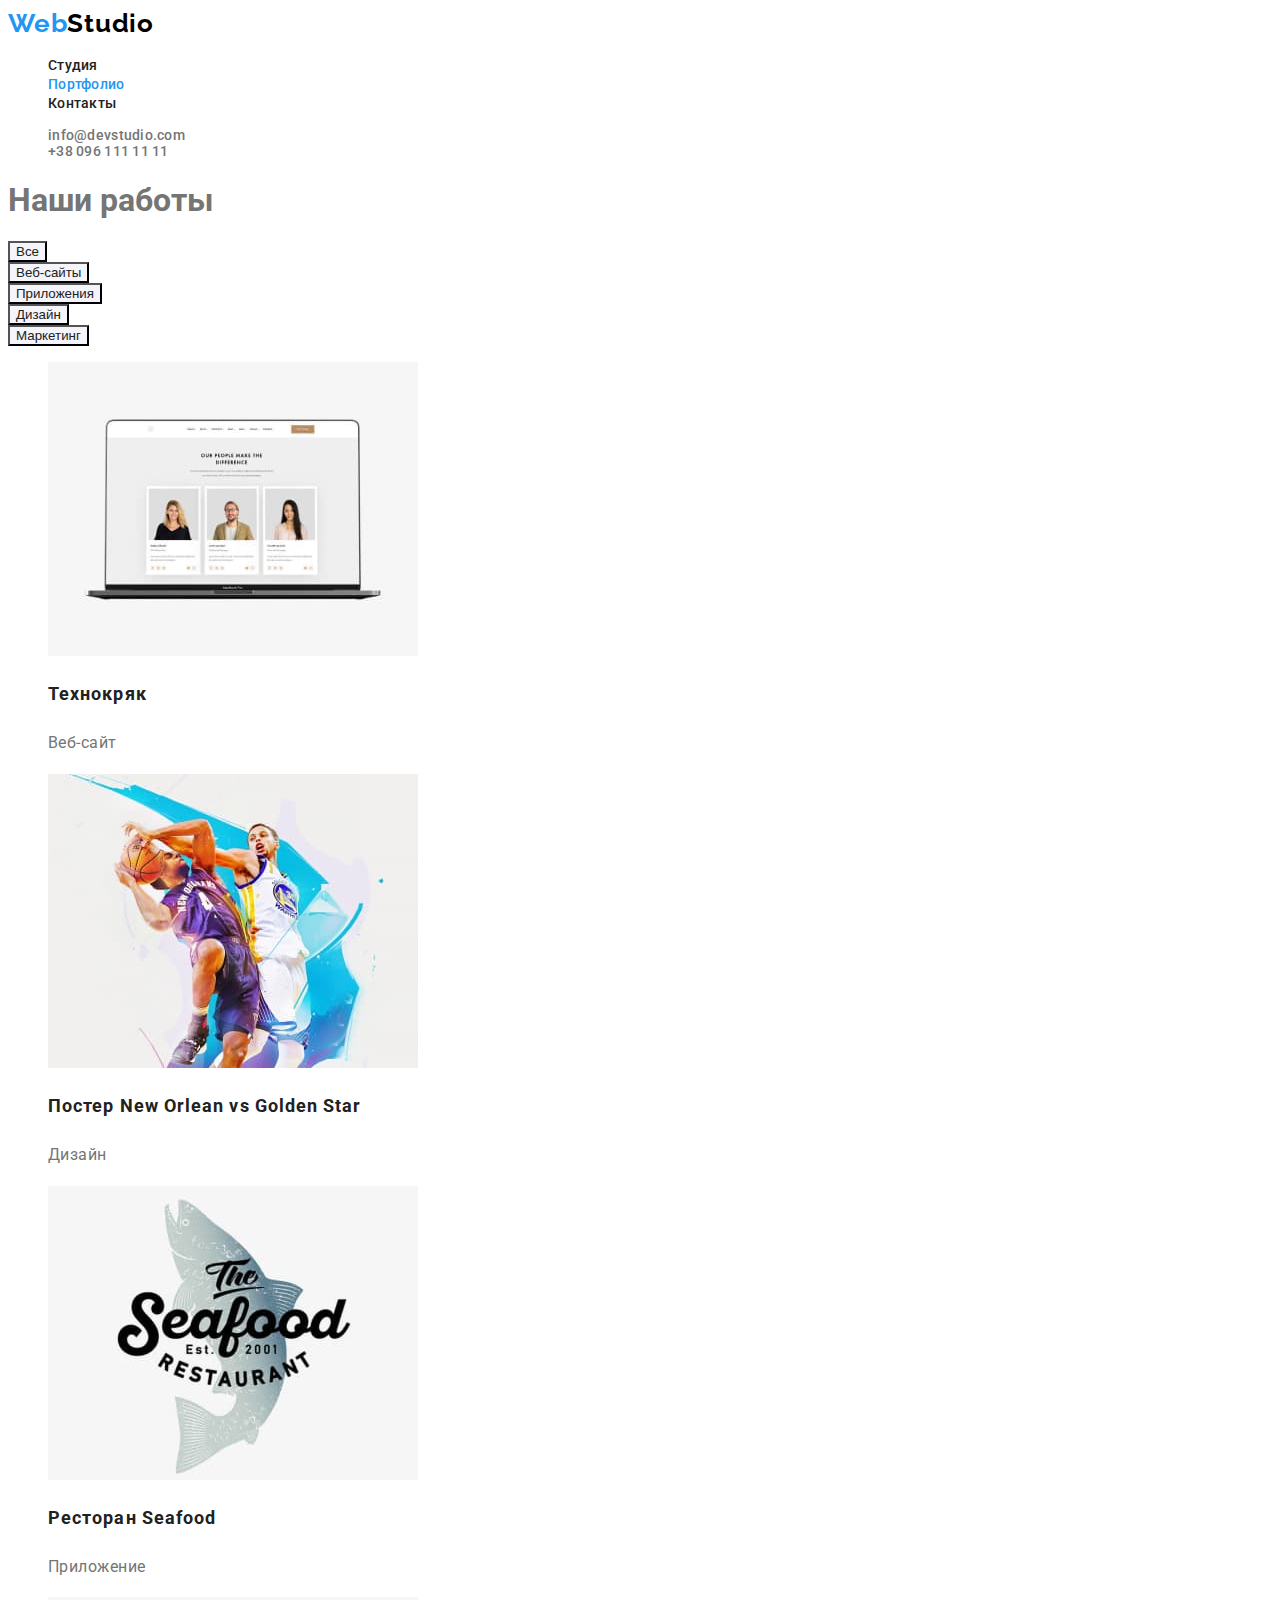
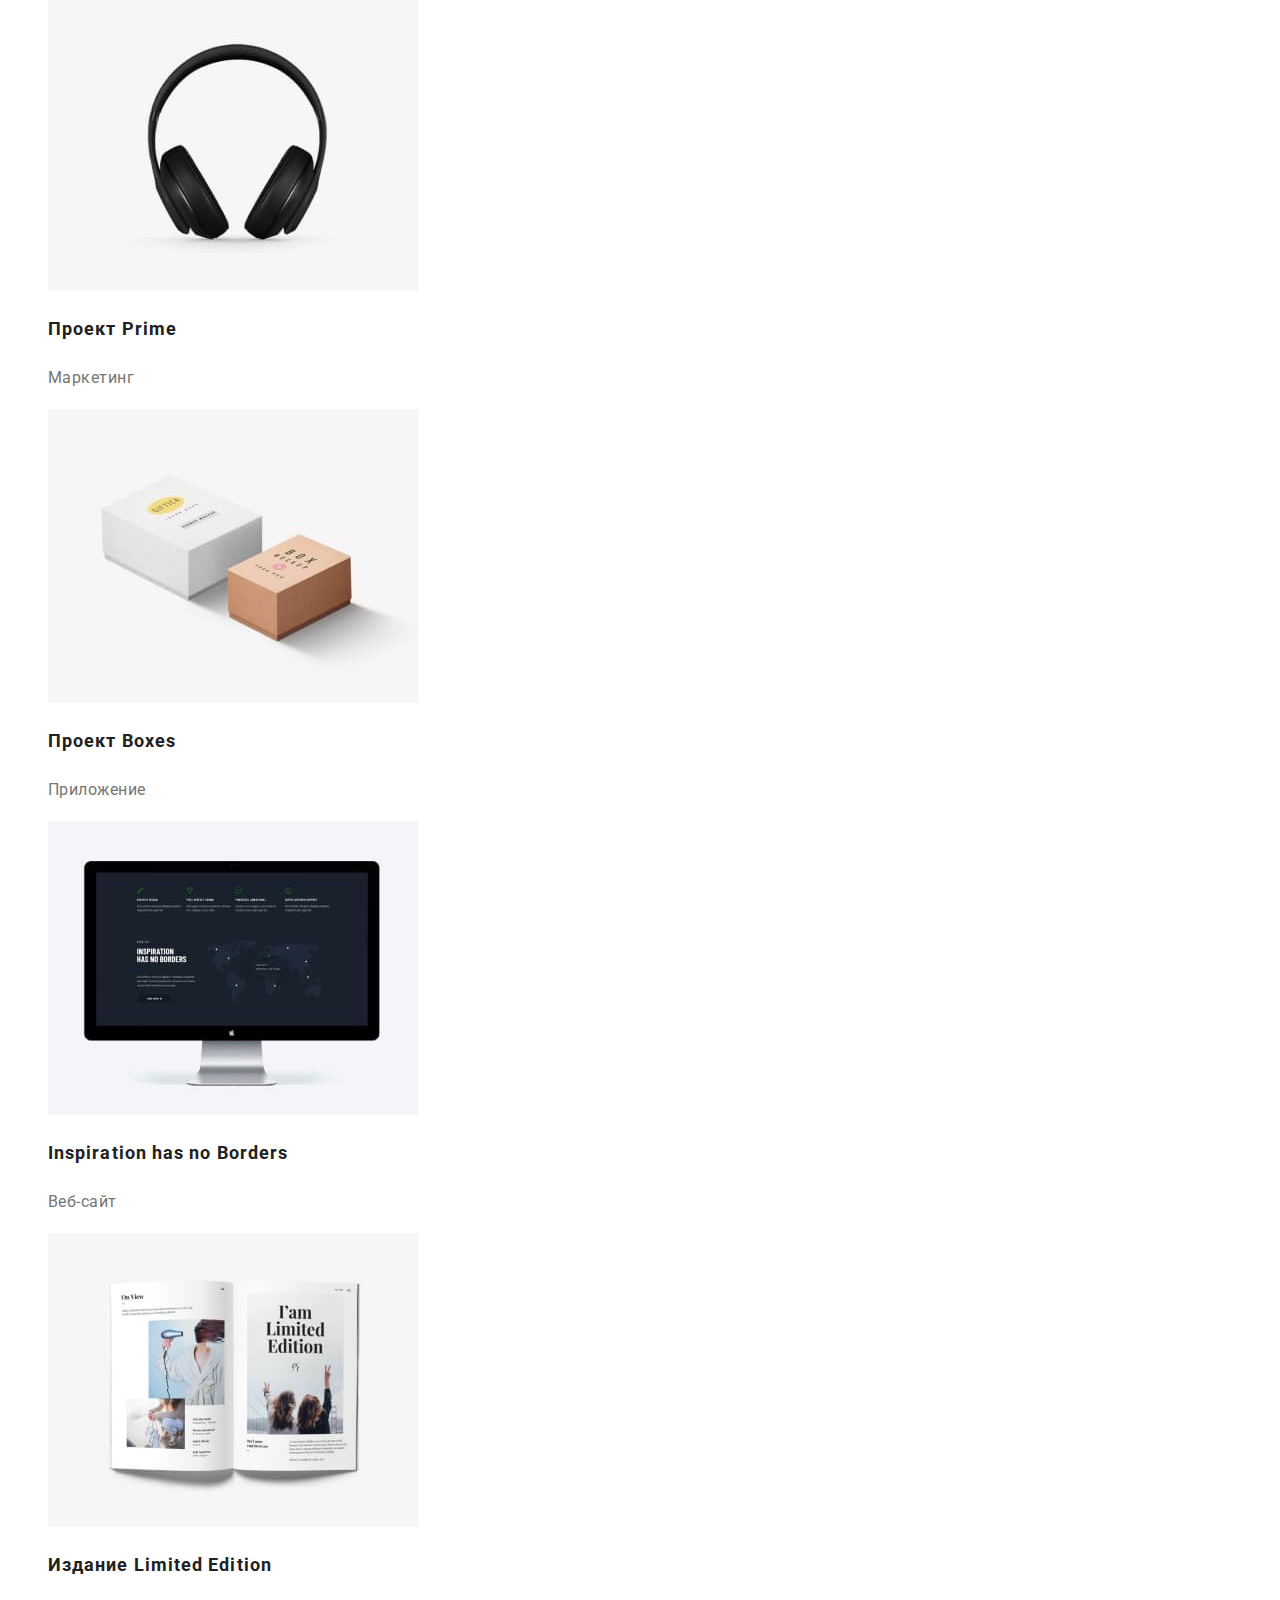
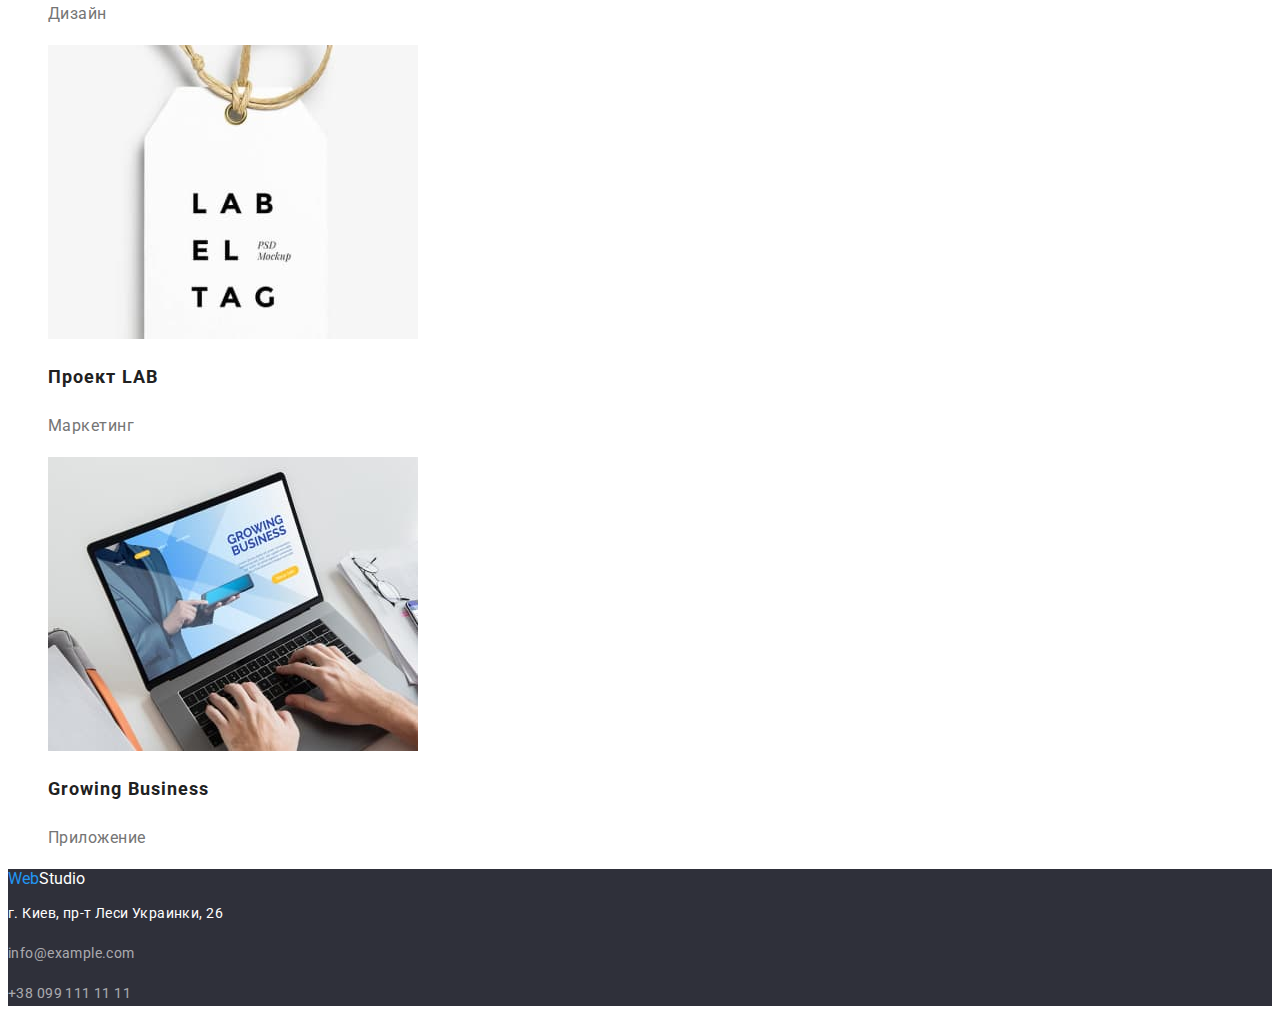
==== portfolio.html @ 3488cc43 "Добавил разметку для страницы Портфолио. Добавил стили текста и цвета для 2 страниц." ====
<!DOCTYPE html>
<html lang="ru">

<head>
  <meta charset="UTF-8">
  <meta http-equiv="X-UA-Compatible" content="IE=edge">
  <meta name="viewport" content="width=device-width, initial-scale=1.0">
  <title>Document</title>
  <link rel="preconnect" href="https://fonts.gstatic.com">
  <link href="https://fonts.googleapis.com/css2?family=Raleway:wght@700&family=Roboto:wght@400;500;700;900&display=swap"
    rel="stylesheet">
  <link rel="stylesheet" href="./css/styles.css">
</head>

<body>
  <!-- Шапка сайта -->
  <header>
    <nav class="nav">
      <a href="./index.html" class="link logo"><span class="logo-first">Web</span>Studio</a>

      <ul class="list site-nav">
        <li><a href="./index.html" class="link">Студия</a></li>
        <li><a href="./portfolio.html" class="link current">Портфолио</a></li>
        <li><a href="" class="link">Контакты</a></li>
      </ul>
    </nav>

    <ul class="list nav-contacts">
      <li><a href="" class="link">info@devstudio.com</a></li>
      <li><a href="" class="link">+38 096 111 11 11</a></li>
    </ul>
  </header>

  <main>
    <section>
      <h1>Наши работы</h1>

      <div><button type="button" class="button secondary">Все</button></div>
      <div><button type="button" class="button secondary">Веб-сайты</button></div>
      <div><button type="button" class="button secondary">Приложения</button></div>
      <div><button type="button" class="button secondary">Дизайн</button></div>
      <div><button type="button" class="button secondary">Маркетинг</button></div>

      <ul >
        <li class="list portfolio-item">
          <a href="" class="link">
            <img src="./images/port-1.jpeg" alt="" width="370" height="294">
            <p></p>
            <h2 class="title">Технокряк</h2>
            <p class="desc">Веб-сайт</p>
          </a>
        </li>

        <li class="list portfolio-item">
          <a href="" class="link">
            <img src="./images/port-2.jpeg" alt="" width="370" height="294">
            <p></p>
            <h2 class="title">Постер New Orlean vs Golden Star</h2>
            <p class="desc">Дизайн</p>
          </a>
        </li>

        <li class="list portfolio-item">
          <a href="" class="link">
            <img src="./images/port-3.jpeg" alt="" width="370" height="294">
            <p></p>
            <h2 class="title">Ресторан Seafood</h2>
            <p class="desc">Приложение</p>
          </a>
        </li>

        <li class="list portfolio-item">
          <a href="" class="link">
            <img src="./images/port-4.jpeg" alt="" width="370" height="294">
            <p></p>
            <h2 class="title">Проект Prime</h2>
            <p class="desc">Маркетинг</p>
          </a>
        </li>

        <li class="list portfolio-item">
          <a href="" class="link">
            <img src="./images/port-5.jpeg" alt="" width="370" height="294">
            <p></p>
            <h2 class="title">Проект Boxes</h2>
            <p class="desc">Приложение</p>
          </a>
        </li>

        <li class="list portfolio-item">
          <a href="" class="link">
            <img src="./images/port-6.jpeg" alt="" width="370" height="294">
            <p></p>
            <h2 class="title">Inspiration has no Borders</h2>
            <p class="desc">Веб-сайт</p>
          </a>
        </li>

        <li class="list portfolio-item">
          <a href="" class="link">
            <img src="./images/port-7.jpeg" alt="" width="370" height="294">
            <p></p>
            <h2 class="title">Издание Limited Edition</h2>
            <p class="desc">Дизайн</p>
          </a>
        </li>

        <li class="list portfolio-item">
          <a href="" class="link">
            <img src="./images/port-8.jpeg" alt="" width="370" height="294">
            <p></p>
            <h2 class="title">Проект LAB</h2>
            <p class="desc">Маркетинг</p>
          </a>
        </li>

        <li class="list portfolio-item">
          <a href="" class="link">
            <img src="./images/port-9.jpeg" alt="" width="370" height="294">
            <p></p>
            <h2 class="title">Growing Business</h2>
            <p class="desc">Приложение</p>
          </a>
        </li>
      </ul>
      
    </section>
  </main>
  
  <!-- Footer -->
  <footer class="footer-section">
    <a href="./index.html" class="link">
      <span class="logo-first">Web</span><span class="logo-second">Studio</span>
    </a>
    <address>
      <p class="address">г. Киев, пр-т Леси Украинки, 26</p>
      <p><a href="mailto:info@example.com" class="contacts link">info@example.com</a> </p>
      <p"><a href="tel:+38 099 111 11 11" class="contacts link">+38 099 111 11 11</a></p>
    </address>
  </footer>
  </body>
  
  </html>
---- css/styles.css ----
:root {
  --main-black-text: #000000;
  --main-grey-text: #212121;
  --main-lightgrey-text: #757575;
  --white-text: #ffffff;
  --accent-color: #2196f3;
  --bcg-dark: #2f303a;
  --bcg-white: #ffffff;
  --bcg-lightgrey: #e5e5e5;
  --bcg-grey: #f5f4fa;
}

/* Body */
body {
  background-color: var(--bcg-white);
  color: var(--main-lightgrey-text);
  font-family: Roboto, sans-serif;
}

/* Button */
.button,
.button.secondary:hover {
  background-color: var(--accent-color);
  color: var(--white-text);
}

.button.primary {
  font-weight: bold;
  font-size: 16px;
  line-height: 1.87;
  letter-spacing: 0.06em;

  cursor: pointer;
}

.button.secondary {
  background-color: #f5f4fa;
  color: var(--main-grey-text);

  cursor: pointer;
}

/* List */
.list {
  list-style: none;
}

/* Link */
.link {
  text-decoration: none;
}

/* Header */
.logo {
  color: var(--main-black-text);
  font-family: Raleway, sans-serif;

  font-weight: bold;
  font-size: 26px;
  line-height: 1.19;
  letter-spacing: 0.03em;
}

.logo:hover {
  color: var(--accent-color);
}

.logo-first {
  color: var(--accent-color);
}

.site-nav .link {
  color: var(--main-grey-text);

  font-weight: 500;
  font-size: 14px;
  line-height: 1.14;
  letter-spacing: 0.02em;
}

.site-nav .link:hover,
.site-nav .link:focus {
  color: var(--accent-color);
}

.site-nav .link.current {
  color: var(--accent-color);
}

.nav-contacts,
.nav-contacts .link:visited {
  color: var(--main-lightgrey-text);
  font-weight: 500;
  font-size: 14px;
  line-height: 1.14;
  letter-spacing: 0.02em;
}

.nav-contacts .link:hover,
.nav-contacts .link:focus {
  color: var(--accent-color);
}

/* Footer */
.footer-section {
  background-color: var(--bcg-dark);
}

.logo-footer {
  font-family: Raleway, sans-serif;
  font-weight: bold;
  font-size: 26px;
  line-height: 1.19;
  letter-spacing: 0.03em;
}
.logo-second {
  color: var(--white-text);
}

.footer-section .address {
  color: var(--white-text);

  font-style: normal;
  font-weight: normal;
  font-size: 14px;
  line-height: 1.71;
  letter-spacing: 0.03em;
}

.footer-section .contacts {
  color: rgba(255, 255, 255, 0.6);

  font-style: normal;
  font-weight: normal;
  font-size: 14px;
  line-height: 1.71;
  letter-spacing: 0.03em;
}

.footer-section .contacts:hover,
.footer-section .contacts:focus {
  color: var(--accent-color);
}

/* Section */
.section-title {
  color: var(--main-grey-text);

  font-weight: bold;
  font-size: 36px;
  line-height: 1.17;
  text-align: center;
  letter-spacing: 0.03em;
}

/* СТУДИЯ */

/* Герой */
.hero {
  background-color: var(--bcg-dark);
}

.hero-title {
  color: var(--white-text);

  font-weight: 900;
  font-size: 44px;
  line-height: 1.36;
  text-align: center;
  letter-spacing: 0.06em;
  text-transform: uppercase;
}

/* Преимущества */
.feature-list .title {
  color: var(--main-grey-text);

  font-weight: bold;
  font-size: 14px;
  line-height: 1.14;
  letter-spacing: 0.03em;
  text-transform: uppercase;
}

.feature-list p {
  color: var(--main-lightgrey-text);

  font-size: 14px;
  line-height: 1.71;
  letter-spacing: 0.03em;
}

/* Наша команда */
.team {
  background-color: var(--bcg-grey);
}
.team-list .title {
  color: var(--main-grey-text);

  font-weight: 500;
  font-size: 16px;
  line-height: 1.89;
  letter-spacing: 0.03em;
}

.team-list p {
  color: var(--main-lightgrey-text);

  font-size: 16px;
  line-height: 1.89;
  letter-spacing: 0.03em;
}

/* ПОРТФОЛИО */

.portfolio-item .title {
  color: var(--main-grey-text);
  font-weight: bold;
  font-size: 18px;
  line-height: 2;
  letter-spacing: 0.06em;
}

.portfolio-item .desc {
  color: var(--main-lightgrey-text);

  font-size: 16px;
  line-height: 1.87;
  letter-spacing: 0.03em;
}
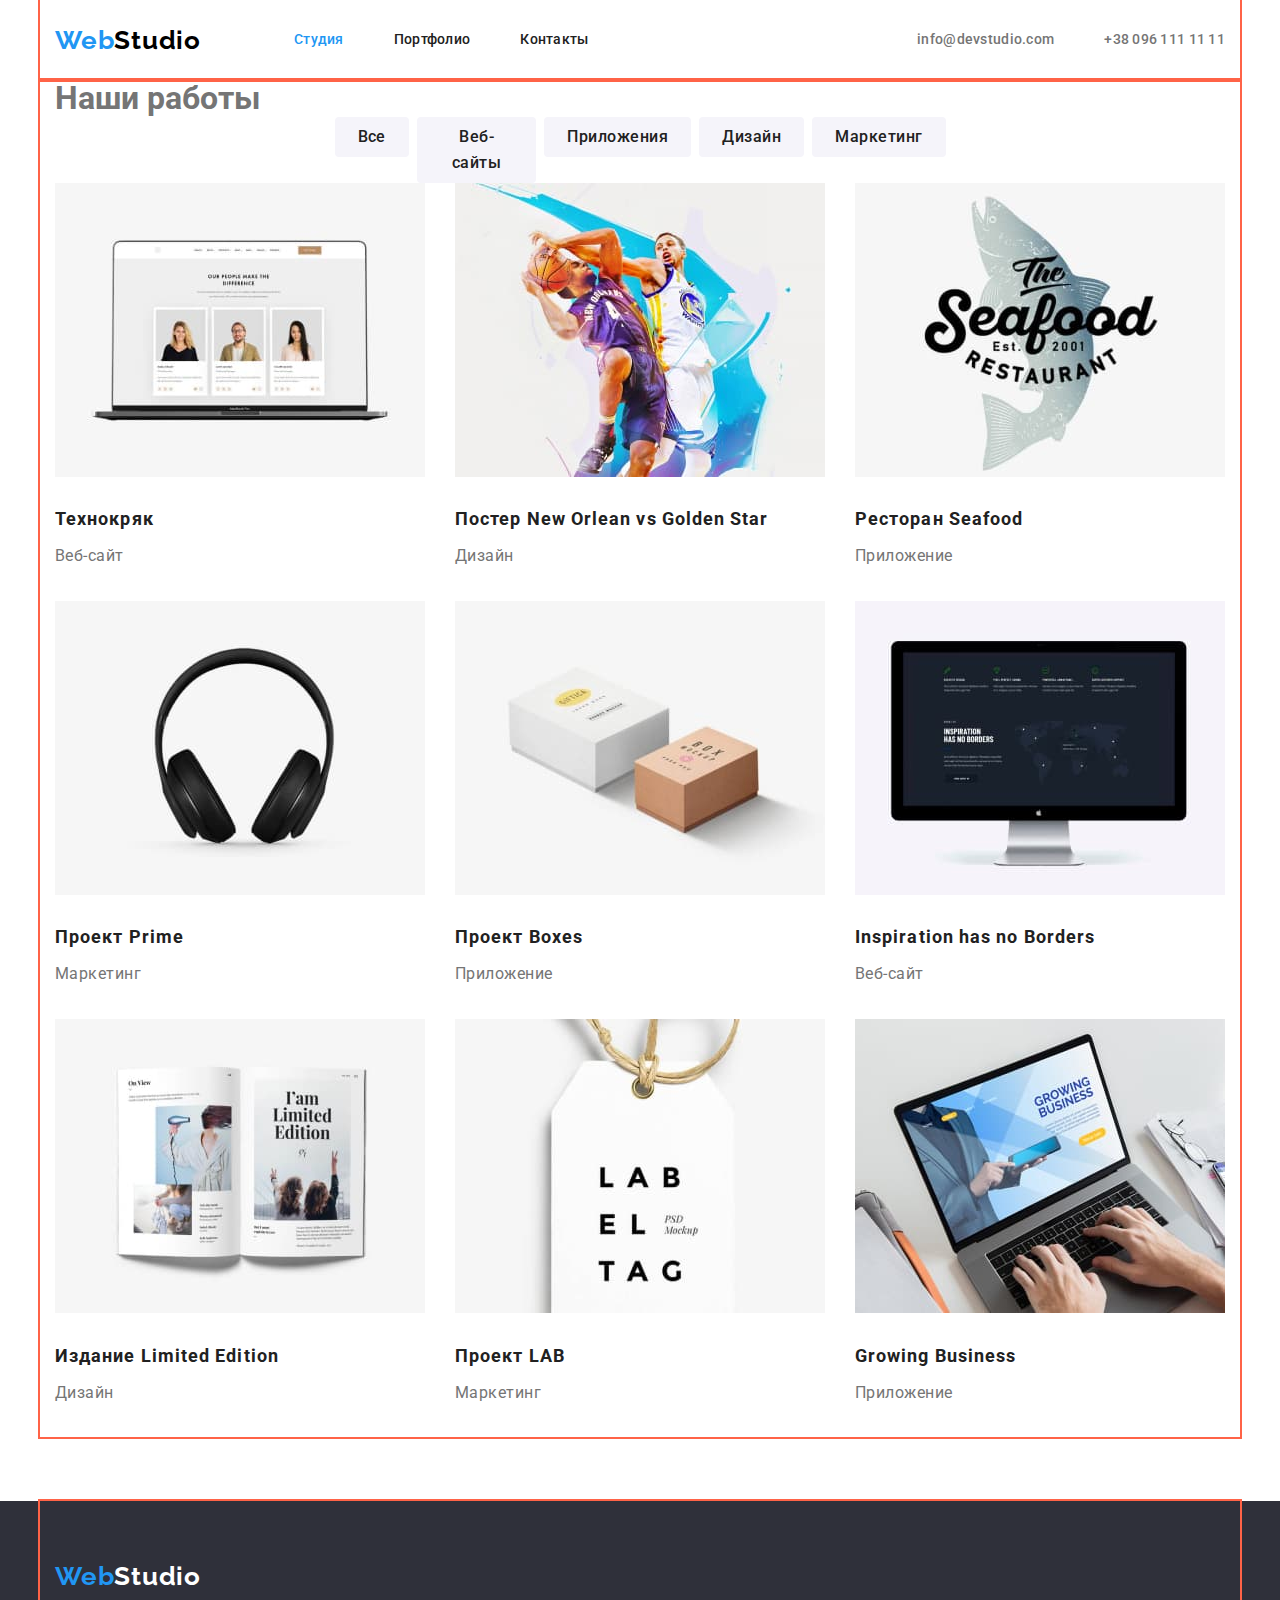
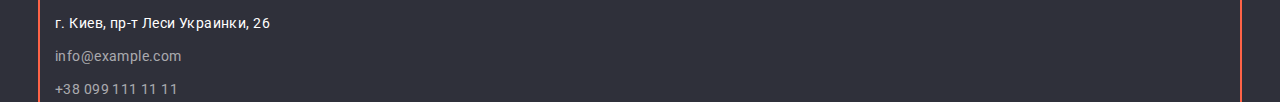
==== commit ed605b6b: "Add flex containers" ====
--- a/portfolio.html
+++ b/portfolio.html
@@ -9,134 +9,142 @@
   <link rel="preconnect" href="https://fonts.gstatic.com">
   <link href="https://fonts.googleapis.com/css2?family=Raleway:wght@700&family=Roboto:wght@400;500;700;900&display=swap"
     rel="stylesheet">
+  <link rel="stylesheet" href="https://cdnjs.cloudflare.com/ajax/libs/modern-normalize/1.0.0/modern-normalize.min.css">
   <link rel="stylesheet" href="./css/styles.css">
 </head>
 
 <body>
   <!-- Шапка сайта -->
   <header>
-    <nav class="nav">
-      <a href="./index.html" class="link logo"><span class="logo-first">Web</span>Studio</a>
-
-      <ul class="list site-nav">
-        <li><a href="./index.html" class="link">Студия</a></li>
-        <li><a href="./portfolio.html" class="link current">Портфолио</a></li>
-        <li><a href="" class="link">Контакты</a></li>
+    <div class="container header-container">
+      <nav class="nav header-nav">
+        <a href="./index.html" class="link logo"><span class="logo-first">Web</span>Studio</a>
+  
+        <ul class="list site-nav">
+          <li class="item"><a href="./index.html" class="link current">Студия</a></li>
+          <li class="item"><a href="./portfolio.html" class="link">Портфолио</a></li>
+          <li class="item"><a href="" class="link">Контакты</a></li>
+        </ul>
+      </nav>
+  
+      <ul class="list header-contacts">
+        <li class="item"><a href="" class="link">info@devstudio.com</a></li>
+        <li class="item"><a href="" class="link">+38 096 111 11 11</a></li>
       </ul>
-    </nav>
-
-    <ul class="list nav-contacts">
-      <li><a href="" class="link">info@devstudio.com</a></li>
-      <li><a href="" class="link">+38 096 111 11 11</a></li>
-    </ul>
+    </div>
   </header>
 
   <main>
-    <section>
-      <h1>Наши работы</h1>
-
-      <div><button type="button" class="button secondary">Все</button></div>
-      <div><button type="button" class="button secondary">Веб-сайты</button></div>
-      <div><button type="button" class="button secondary">Приложения</button></div>
-      <div><button type="button" class="button secondary">Дизайн</button></div>
-      <div><button type="button" class="button secondary">Маркетинг</button></div>
-
-      <ul >
-        <li class="list portfolio-item">
-          <a href="" class="link">
-            <img src="./images/port-1.jpeg" alt="" width="370" height="294">
-            <p></p>
-            <h2 class="title">Технокряк</h2>
-            <p class="desc">Веб-сайт</p>
-          </a>
-        </li>
-
-        <li class="list portfolio-item">
-          <a href="" class="link">
-            <img src="./images/port-2.jpeg" alt="" width="370" height="294">
-            <p></p>
-            <h2 class="title">Постер New Orlean vs Golden Star</h2>
-            <p class="desc">Дизайн</p>
-          </a>
-        </li>
-
-        <li class="list portfolio-item">
-          <a href="" class="link">
-            <img src="./images/port-3.jpeg" alt="" width="370" height="294">
-            <p></p>
-            <h2 class="title">Ресторан Seafood</h2>
-            <p class="desc">Приложение</p>
-          </a>
-        </li>
-
-        <li class="list portfolio-item">
-          <a href="" class="link">
-            <img src="./images/port-4.jpeg" alt="" width="370" height="294">
-            <p></p>
-            <h2 class="title">Проект Prime</h2>
-            <p class="desc">Маркетинг</p>
-          </a>
-        </li>
-
-        <li class="list portfolio-item">
-          <a href="" class="link">
-            <img src="./images/port-5.jpeg" alt="" width="370" height="294">
-            <p></p>
-            <h2 class="title">Проект Boxes</h2>
-            <p class="desc">Приложение</p>
-          </a>
-        </li>
-
-        <li class="list portfolio-item">
-          <a href="" class="link">
-            <img src="./images/port-6.jpeg" alt="" width="370" height="294">
-            <p></p>
-            <h2 class="title">Inspiration has no Borders</h2>
-            <p class="desc">Веб-сайт</p>
-          </a>
-        </li>
-
-        <li class="list portfolio-item">
-          <a href="" class="link">
-            <img src="./images/port-7.jpeg" alt="" width="370" height="294">
-            <p></p>
-            <h2 class="title">Издание Limited Edition</h2>
-            <p class="desc">Дизайн</p>
-          </a>
-        </li>
-
-        <li class="list portfolio-item">
-          <a href="" class="link">
-            <img src="./images/port-8.jpeg" alt="" width="370" height="294">
-            <p></p>
-            <h2 class="title">Проект LAB</h2>
-            <p class="desc">Маркетинг</p>
-          </a>
-        </li>
-
-        <li class="list portfolio-item">
-          <a href="" class="link">
-            <img src="./images/port-9.jpeg" alt="" width="370" height="294">
-            <p></p>
-            <h2 class="title">Growing Business</h2>
-            <p class="desc">Приложение</p>
-          </a>
-        </li>
-      </ul>
-      
+    <section class="section">
+      <div class="container">
+        <h1>Наши работы</h1>
+        
+        <div class="set-button">
+          <div class="item"><button type="button" class="button secondary">Все</button></div>
+          <div class="item"><button type="button" class="button secondary">Веб-сайты</button></div>
+          <div class="item"><button type="button" class="button secondary">Приложения</button></div>
+          <div class="item"><button type="button" class="button secondary">Дизайн</button></div>
+          <div class="item"><button type="button" class="button secondary">Маркетинг</button></div>
+        </div>
+        
+        <ul class="portfolio">
+          <li class="list portfolio-item">
+            <a href="" class="link">
+              <img src="./images/port-1.jpeg" alt="" width="370" height="294">
+              <p></p>
+              <h2 class="title">Технокряк</h2>
+              <p class="desc">Веб-сайт</p>
+            </a>
+          </li>
+        
+          <li class="list portfolio-item">
+            <a href="" class="link">
+              <img src="./images/port-2.jpeg" alt="" width="370" height="294">
+              <p></p>
+              <h2 class="title">Постер New Orlean vs Golden Star</h2>
+              <p class="desc">Дизайн</p>
+            </a>
+          </li>
+        
+          <li class="list portfolio-item">
+            <a href="" class="link">
+              <img src="./images/port-3.jpeg" alt="" width="370" height="294">
+              <p></p>
+              <h2 class="title">Ресторан Seafood</h2>
+              <p class="desc">Приложение</p>
+            </a>
+          </li>
+        
+          <li class="list portfolio-item">
+            <a href="" class="link">
+              <img src="./images/port-4.jpeg" alt="" width="370" height="294">
+              <p></p>
+              <h2 class="title">Проект Prime</h2>
+              <p class="desc">Маркетинг</p>
+            </a>
+          </li>
+        
+          <li class="list portfolio-item">
+            <a href="" class="link">
+              <img src="./images/port-5.jpeg" alt="" width="370" height="294">
+              <p></p>
+              <h2 class="title">Проект Boxes</h2>
+              <p class="desc">Приложение</p>
+            </a>
+          </li>
+        
+          <li class="list portfolio-item">
+            <a href="" class="link">
+              <img src="./images/port-6.jpeg" alt="" width="370" height="294">
+              <p></p>
+              <h2 class="title">Inspiration has no Borders</h2>
+              <p class="desc">Веб-сайт</p>
+            </a>
+          </li>
+        
+          <li class="list portfolio-item">
+            <a href="" class="link">
+              <img src="./images/port-7.jpeg" alt="" width="370" height="294">
+              <p></p>
+              <h2 class="title">Издание Limited Edition</h2>
+              <p class="desc">Дизайн</p>
+            </a>
+          </li>
+        
+          <li class="list portfolio-item">
+            <a href="" class="link">
+              <img src="./images/port-8.jpeg" alt="" width="370" height="294">
+              <p></p>
+              <h2 class="title">Проект LAB</h2>
+              <p class="desc">Маркетинг</p>
+            </a>
+          </li>
+        
+          <li class="list portfolio-item">
+            <a href="" class="link">
+              <img src="./images/port-9.jpeg" alt="" width="370" height="294">
+              <p></p>
+              <h2 class="title">Growing Business</h2>
+              <p class="desc">Приложение</p>
+            </a>
+          </li>
+        </ul>
+      </div>
     </section>
   </main>
   
   <!-- Footer -->
   <footer class="footer-section">
-    <a href="./index.html" class="link">
-      <span class="logo-first">Web</span><span class="logo-second">Studio</span>
-    </a>
-    <address>
-      <p class="address">г. Киев, пр-т Леси Украинки, 26</p>
-      <p><a href="mailto:info@example.com" class="contacts link">info@example.com</a> </p>
-      <p"><a href="tel:+38 099 111 11 11" class="contacts link">+38 099 111 11 11</a></p>
-    </address>
+    <div class="container">
+      <a href="./index.html" class="link logo-footer">
+        <span class="logo-first">Web</span><span class="logo-second">Studio</span>
+      </a>
+      <address>
+        <p class="address">г. Киев, пр-т Леси Украинки, 26</p>
+        <p><a href="mailto:info@example.com" class="contacts link email">info@example.com</a> </p>
+        <p><a href="tel:+38 099 111 11 11" class="contacts link">+38 099 111 11 11</a></p>
+      </address>
+    </div>
   </footer>
   </body>
   
--- a/css/styles.css
+++ b/css/styles.css
@@ -1,3 +1,13 @@
+html {
+  box-sizing: border-box;
+}
+
+*,
+*::before,
+*::after {
+  box-sizing: inherit;
+}
+
 :root {
   --main-black-text: #000000;
   --main-grey-text: #212121;
@@ -15,34 +25,54 @@
   background-color: var(--bcg-white);
   color: var(--main-lightgrey-text);
   font-family: Roboto, sans-serif;
+  margin: 0;
 }
 
 /* Button */
-.button,
+
+.button {
+  display: inline-block;
+  border: 1px solid transparent;
+  border-radius: 4px;
+  text-align: center;
+}
+
+.button.primary {
+  background-color: var(--accent-color);
+  color: var(--white-text);
+  font-weight: bold;
+  font-size: 16px;
+  line-height: 1.87;
+  letter-spacing: 0.06em;
+
+  cursor: pointer;
+
+  padding: 10px 32px;
+  min-width: 200px;
+  height: 50px;
+}
+
+.button.secondary {
+  background-color: #f5f4fa;
+  color: var(--main-grey-text);
+  padding: 6px 22px;
+  cursor: pointer;
+
+  font-weight: 500;
+  font-size: 16px;
+  line-height: 1.62;
+  letter-spacing: 0.03em;
+}
+
 .button.secondary:hover {
   background-color: var(--accent-color);
   color: var(--white-text);
 }
 
-.button.primary {
-  font-weight: bold;
-  font-size: 16px;
-  line-height: 1.87;
-  letter-spacing: 0.06em;
-
-  cursor: pointer;
-}
-
-.button.secondary {
-  background-color: #f5f4fa;
-  color: var(--main-grey-text);
-
-  cursor: pointer;
-}
-
 /* List */
 .list {
   list-style: none;
+  padding: 0;
 }
 
 /* Link */
@@ -50,7 +80,39 @@
   text-decoration: none;
 }
 
+/* Container */
+
+.container {
+  width: 1200px;
+  margin-left: auto;
+  margin-right: auto;
+  padding-left: 15px;
+  padding-right: 15px;
+  outline: 2px solid tomato;
+}
+
+h1,
+h2,
+h3,
+p {
+  margin: 0;
+}
+
+.img {
+  display: block;
+  max-width: 100%;
+  height: auto;
+}
+
 /* Header */
+.header-container {
+  display: flex;
+  align-items: center;
+}
+.header-nav {
+  display: flex;
+  align-items: center;
+}
 .logo {
   color: var(--main-black-text);
   font-family: Raleway, sans-serif;
@@ -69,9 +131,17 @@
   color: var(--accent-color);
 }
 
+.site-nav {
+  display: flex;
+  margin: 0;
+  margin-left: 93px;
+}
+
 .site-nav .link {
-  color: var(--main-grey-text);
-
+  display: block;
+  padding-top: 32px;
+  padding-bottom: 32px;
+  color: var(--main-grey-text);
   font-weight: 500;
   font-size: 14px;
   line-height: 1.14;
@@ -87,8 +157,20 @@
   color: var(--accent-color);
 }
 
-.nav-contacts,
-.nav-contacts .link:visited {
+.site-nav .item + .item {
+  margin-left: 50px;
+}
+
+.header-contacts {
+  display: flex;
+  margin-left: auto;
+}
+
+.header-contacts .item + .item {
+  margin-left: 50px;
+}
+.header-contacts,
+.header-contacts .link:visited {
   color: var(--main-lightgrey-text);
   font-weight: 500;
   font-size: 14px;
@@ -96,8 +178,8 @@
   letter-spacing: 0.02em;
 }
 
-.nav-contacts .link:hover,
-.nav-contacts .link:focus {
+.header-contacts .link:hover,
+.header-contacts .link:focus {
   color: var(--accent-color);
 }
 
@@ -107,11 +189,15 @@
 }
 
 .logo-footer {
+  display: inline-block;
+
   font-family: Raleway, sans-serif;
   font-weight: bold;
   font-size: 26px;
   line-height: 1.19;
   letter-spacing: 0.03em;
+  margin-top: 60px;
+  margin-bottom: 20px;
 }
 .logo-second {
   color: var(--white-text);
@@ -125,6 +211,8 @@
   font-size: 14px;
   line-height: 1.71;
   letter-spacing: 0.03em;
+
+  margin-bottom: 9px;
 }
 
 .footer-section .contacts {
@@ -137,12 +225,21 @@
   letter-spacing: 0.03em;
 }
 
+.footer-section .email {
+  display: inline-block;
+  margin-bottom: 9px;
+}
+
 .footer-section .contacts:hover,
 .footer-section .contacts:focus {
   color: var(--accent-color);
 }
 
 /* Section */
+
+.section {
+  margin-bottom: 94px;
+}
 .section-title {
   color: var(--main-grey-text);
 
@@ -151,6 +248,8 @@
   line-height: 1.17;
   text-align: center;
   letter-spacing: 0.03em;
+
+  margin-bottom: 50px;
 }
 
 /* СТУДИЯ */
@@ -158,20 +257,38 @@
 /* Герой */
 .hero {
   background-color: var(--bcg-dark);
+  text-align: center;
 }
 
 .hero-title {
+  width: 696px;
+  margin-bottom: 30px;
+  margin-left: auto;
+  margin-right: auto;
+
   color: var(--white-text);
-
   font-weight: 900;
   font-size: 44px;
   line-height: 1.36;
-  text-align: center;
   letter-spacing: 0.06em;
   text-transform: uppercase;
 }
 
 /* Преимущества */
+.feature-list {
+  display: flex;
+  margin-top: 94px;
+  margin-bottom: 94px;
+}
+
+.feature-list .item {
+  width: 270px;
+}
+
+.feature-list .item:not(:nth-child(4n)) {
+  margin-right: 30px;
+}
+
 .feature-list .title {
   color: var(--main-grey-text);
 
@@ -180,6 +297,8 @@
   line-height: 1.14;
   letter-spacing: 0.03em;
   text-transform: uppercase;
+
+  margin-bottom: 10px;
 }
 
 .feature-list p {
@@ -188,12 +307,51 @@
   font-size: 14px;
   line-height: 1.71;
   letter-spacing: 0.03em;
+}
+
+/* Чем занимаемся */
+.works {
+  display: flex;
+  flex-wrap: wrap;
+}
+
+.works .item {
+  width: calc((100% - 60px) / 3);
+  margin-right: 30px;
+}
+
+.works .item:nth-child(3n) {
+  margin-right: 0;
 }
 
 /* Наша команда */
 .team {
   background-color: var(--bcg-grey);
 }
+
+.team-list {
+  display: flex;
+  /* flex-wrap: wrap; */
+  padding: 0;
+  margin: 0;
+  margin-left: -30px;
+}
+
+.team-list > .item {
+  flex-basis: calc(100% / 4 - 30px);
+  margin-left: 20px;
+}
+
+.team-list img {
+  margin-bottom: 30px;
+}
+
+.team-content {
+  padding: 10px;
+  text-align: center;
+  background-color: #fff;
+}
+
 .team-list .title {
   color: var(--main-grey-text);
 
@@ -201,6 +359,8 @@
   font-size: 16px;
   line-height: 1.89;
   letter-spacing: 0.03em;
+
+  margin-bottom: 10px;
 }
 
 .team-list p {
@@ -212,6 +372,43 @@
 }
 
 /* ПОРТФОЛИО */
+
+.set-button {
+  display: flex;
+  width: 611px;
+  margin-left: auto;
+  margin-right: auto;
+}
+
+.set-button .item {
+  margin-right: 8px;
+}
+
+.set-button .item:last-child {
+  margin-right: 0;
+}
+
+.portfolio {
+  display: flex;
+  flex-wrap: wrap;
+  padding: 0;
+  margin: 0;
+  margin-right: -30px;
+  margin-bottom: -30px;
+}
+.portfolio-item {
+  lex-basis: calc(100% / 3 - 30px);
+  margin-right: 30px;
+  margin-bottom: 30px;
+}
+
+.portfolio-item > .link {
+  display: inline-block;
+}
+
+.portfolio-item img {
+  margin-bottom: 20px;
+}
 
 .portfolio-item .title {
   color: var(--main-grey-text);
@@ -219,6 +416,8 @@
   font-size: 18px;
   line-height: 2;
   letter-spacing: 0.06em;
+
+  margin-bottom: 4px;
 }
 
 .portfolio-item .desc {
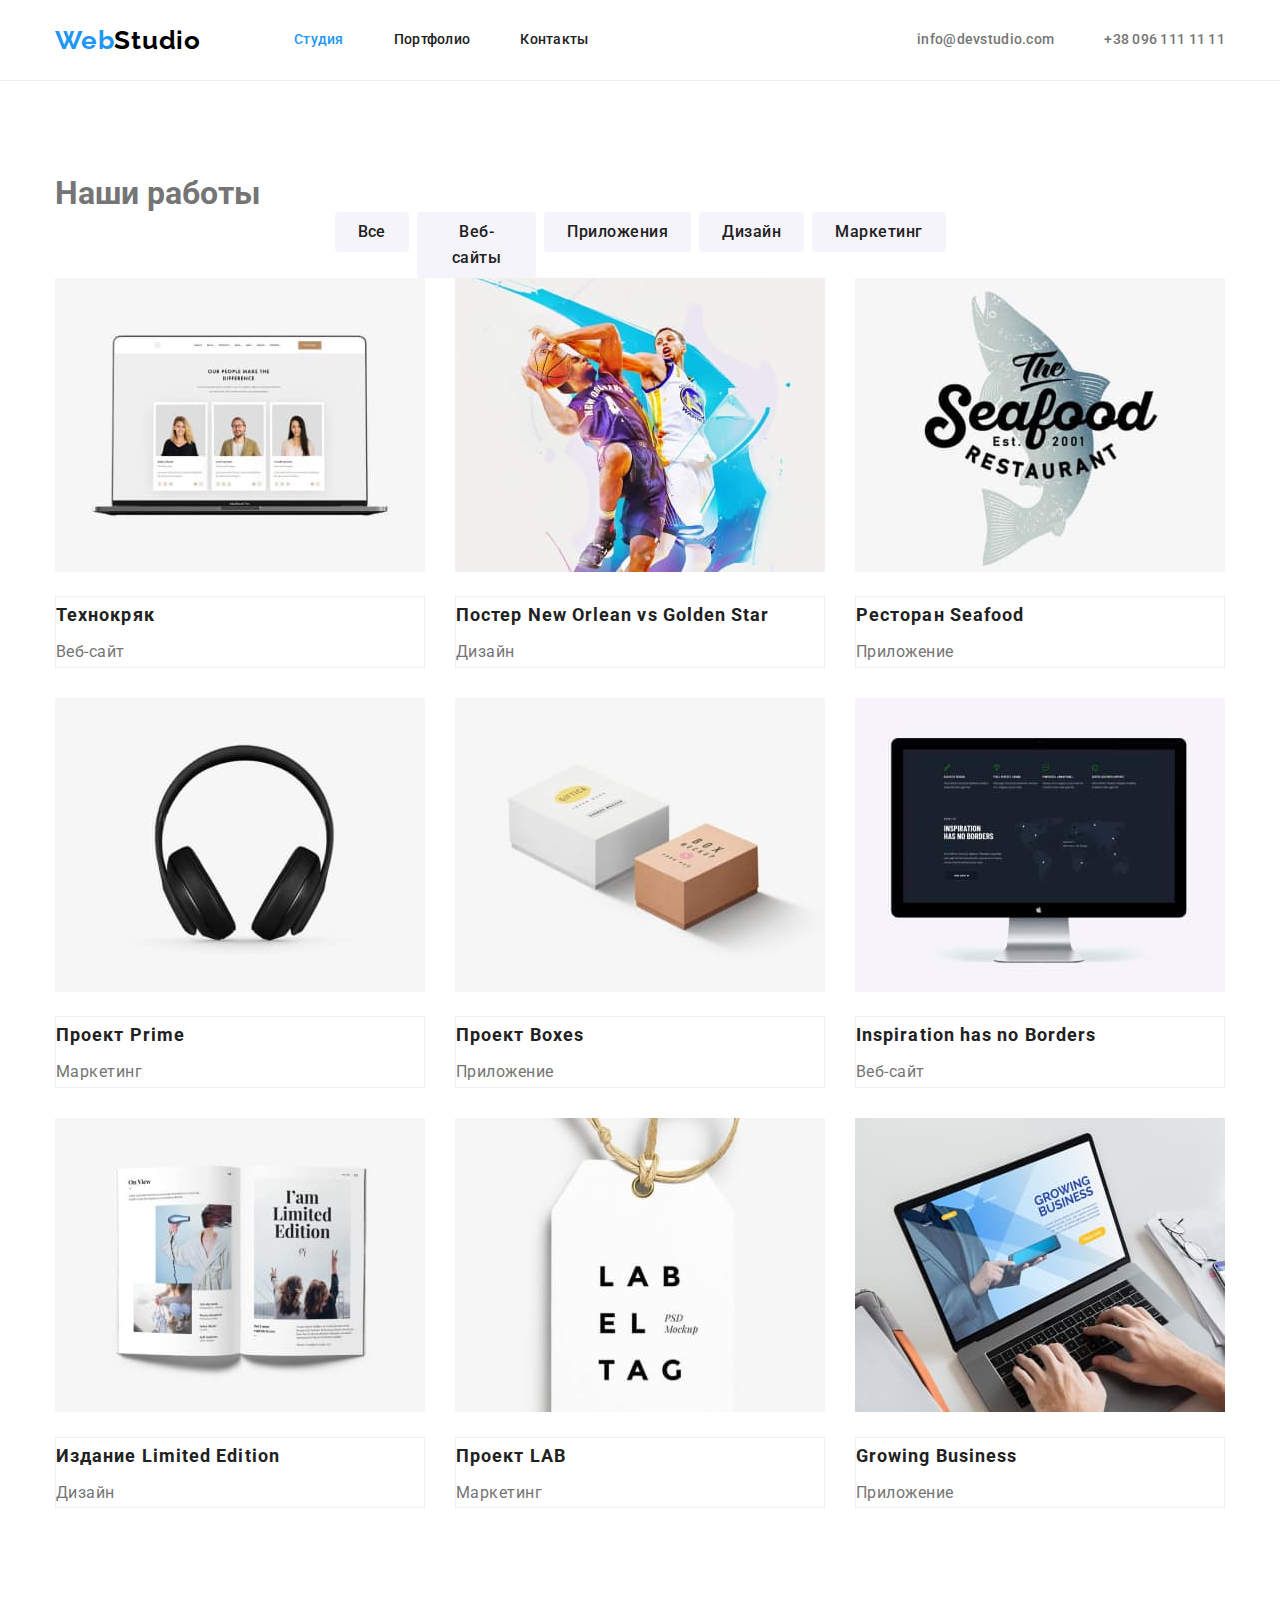
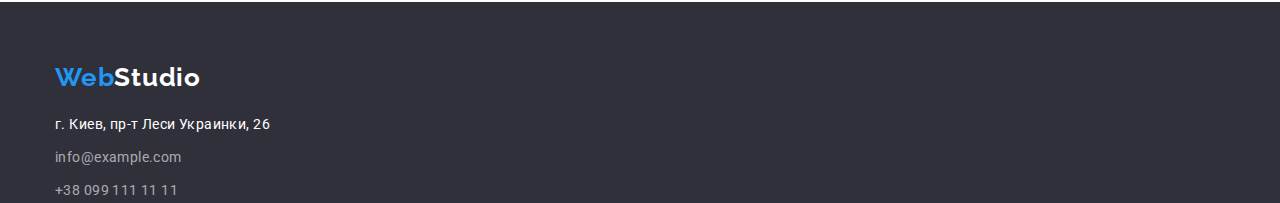
==== commit 2c49336e: "Откорректирован в соотвествии с требованиями к ДЗ" ====
--- a/portfolio.html
+++ b/portfolio.html
@@ -15,7 +15,7 @@
 
 <body>
   <!-- Шапка сайта -->
-  <header>
+  <header class="header">
     <div class="container header-container">
       <nav class="nav header-nav">
         <a href="./index.html" class="link logo"><span class="logo-first">Web</span>Studio</a>
@@ -52,8 +52,10 @@
             <a href="" class="link">
               <img src="./images/port-1.jpeg" alt="" width="370" height="294">
               <p></p>
-              <h2 class="title">Технокряк</h2>
-              <p class="desc">Веб-сайт</p>
+              <div class="portfolio-content">
+                <h2 class="title">Технокряк</h2>
+                <p class="desc">Веб-сайт</p>
+              </div>
             </a>
           </li>
         
@@ -61,8 +63,10 @@
             <a href="" class="link">
               <img src="./images/port-2.jpeg" alt="" width="370" height="294">
               <p></p>
-              <h2 class="title">Постер New Orlean vs Golden Star</h2>
-              <p class="desc">Дизайн</p>
+              <div class="portfolio-content">
+                <h2 class="title">Постер New Orlean vs Golden Star</h2>
+                <p class="desc">Дизайн</p>
+              </div>
             </a>
           </li>
         
@@ -70,8 +74,10 @@
             <a href="" class="link">
               <img src="./images/port-3.jpeg" alt="" width="370" height="294">
               <p></p>
-              <h2 class="title">Ресторан Seafood</h2>
-              <p class="desc">Приложение</p>
+              <div class="portfolio-content">
+                <h2 class="title">Ресторан Seafood</h2>
+                <p class="desc">Приложение</p>
+              </div>
             </a>
           </li>
         
@@ -79,8 +85,10 @@
             <a href="" class="link">
               <img src="./images/port-4.jpeg" alt="" width="370" height="294">
               <p></p>
-              <h2 class="title">Проект Prime</h2>
-              <p class="desc">Маркетинг</p>
+              <div class="portfolio-content">
+                <h2 class="title">Проект Prime</h2>
+                <p class="desc">Маркетинг</p>
+              </div>
             </a>
           </li>
         
@@ -88,17 +96,21 @@
             <a href="" class="link">
               <img src="./images/port-5.jpeg" alt="" width="370" height="294">
               <p></p>
-              <h2 class="title">Проект Boxes</h2>
-              <p class="desc">Приложение</p>
-            </a>
+              <div class="portfolio-content">
+                <h2 class="title">Проект Boxes</h2>
+                <p class="desc">Приложение</p>
+                </a>
+              </div>
           </li>
         
           <li class="list portfolio-item">
             <a href="" class="link">
               <img src="./images/port-6.jpeg" alt="" width="370" height="294">
               <p></p>
-              <h2 class="title">Inspiration has no Borders</h2>
-              <p class="desc">Веб-сайт</p>
+              <div class="portfolio-content">
+                <h2 class="title">Inspiration has no Borders</h2>
+                <p class="desc">Веб-сайт</p>
+              </div>
             </a>
           </li>
         
@@ -106,8 +118,10 @@
             <a href="" class="link">
               <img src="./images/port-7.jpeg" alt="" width="370" height="294">
               <p></p>
-              <h2 class="title">Издание Limited Edition</h2>
-              <p class="desc">Дизайн</p>
+              <div class="portfolio-content">
+                <h2 class="title">Издание Limited Edition</h2>
+                <p class="desc">Дизайн</p>
+              </div>
             </a>
           </li>
         
@@ -115,8 +129,10 @@
             <a href="" class="link">
               <img src="./images/port-8.jpeg" alt="" width="370" height="294">
               <p></p>
-              <h2 class="title">Проект LAB</h2>
-              <p class="desc">Маркетинг</p>
+              <div class="portfolio-content">
+                <h2 class="title">Проект LAB</h2>
+                <p class="desc">Маркетинг</p>
+              </div>
             </a>
           </li>
         
@@ -124,8 +140,10 @@
             <a href="" class="link">
               <img src="./images/port-9.jpeg" alt="" width="370" height="294">
               <p></p>
-              <h2 class="title">Growing Business</h2>
-              <p class="desc">Приложение</p>
+              <div class="portfolio-content">
+                <h2 class="title">Growing Business</h2>
+                <p class="desc">Приложение</p>
+              </div>
             </a>
           </li>
         </ul>
--- a/css/styles.css
+++ b/css/styles.css
@@ -88,7 +88,6 @@
   margin-right: auto;
   padding-left: 15px;
   padding-right: 15px;
-  outline: 2px solid tomato;
 }
 
 h1,
@@ -105,6 +104,10 @@
 }
 
 /* Header */
+
+.header {
+  border-bottom: 1px solid #ececec;
+}
 .header-container {
   display: flex;
   align-items: center;
@@ -238,7 +241,8 @@
 /* Section */
 
 .section {
-  margin-bottom: 94px;
+  padding-top: 94px;
+  padding-bottom: 94px;
 }
 .section-title {
   color: var(--main-grey-text);
@@ -410,6 +414,10 @@
   margin-bottom: 20px;
 }
 
+.portfolio-content {
+  border: 1px solid #eee;
+}
+
 .portfolio-item .title {
   color: var(--main-grey-text);
   font-weight: bold;
